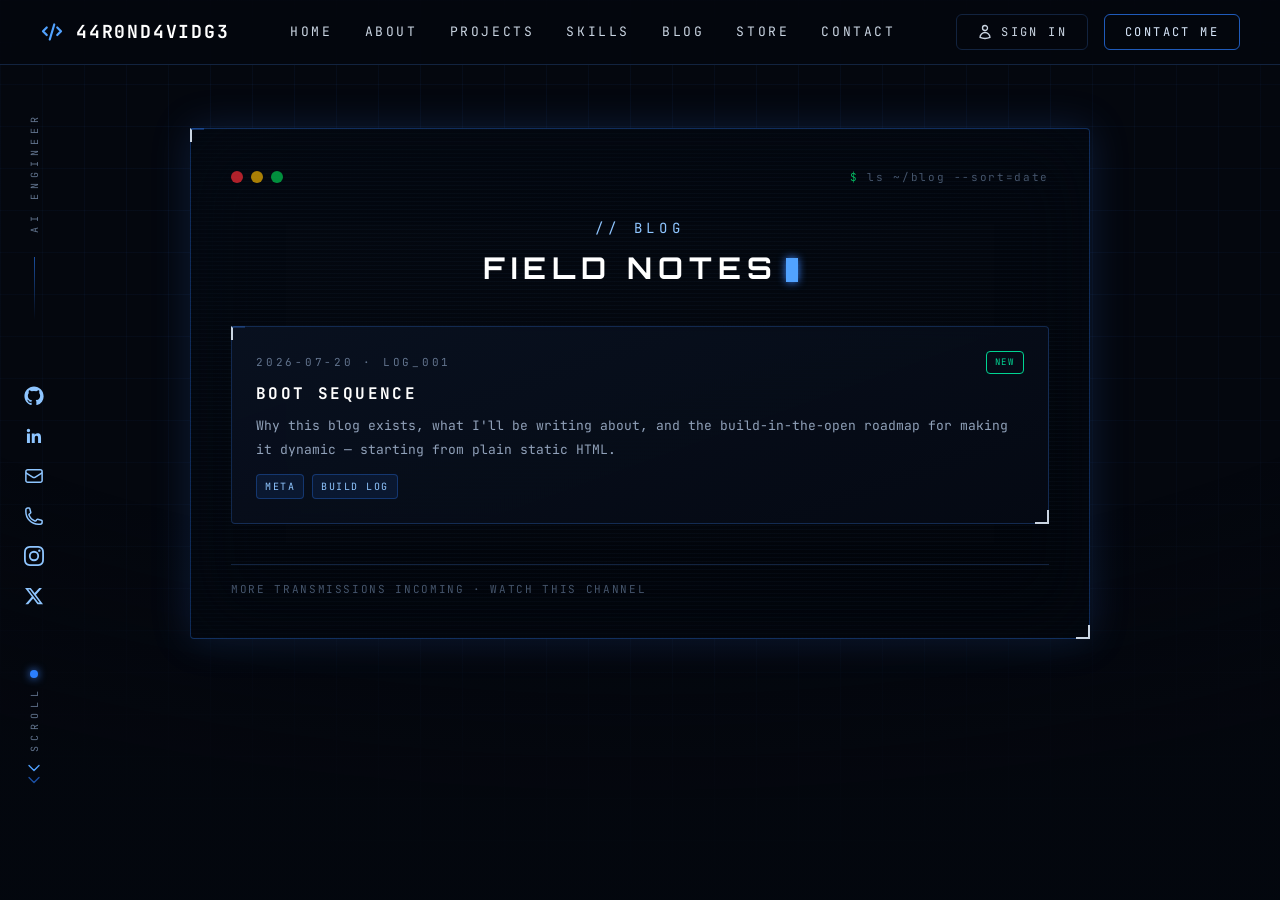
==== blog/index.html @ 5cbb2265 "fixed audio + Phase 1 blog fixed audio + Phase 1 blog" ====
<!DOCTYPE html>
<html lang="en">
<head>
<meta charset="UTF-8" />
<meta name="viewport" content="width=device-width, initial-scale=1.0" />
<title>Blog — Aaron Davidge</title>
<meta name="description" content="Field notes from Aaron Davidge on agentic AI development, security research, and building in the open." />
<meta name="theme-color" content="#04070e" />
<link rel="canonical" href="https://aarondavidge.com/blog/" />
<link rel="icon" href="../favicon.svg" type="image/svg+xml" />
<link rel="icon" href="../favicon-32.png" sizes="32x32" type="image/png" />
<link rel="icon" href="../favicon-16.png" sizes="16x16" type="image/png" />
<link rel="apple-touch-icon" href="../apple-touch-icon.png" />
<meta name="author" content="Aaron Davidge" />
<meta name="robots" content="index,follow" />
<meta property="og:type" content="website" />
<meta property="og:site_name" content="Aaron Davidge" />
<meta property="og:url" content="https://aarondavidge.com/blog/" />
<meta property="og:title" content="Blog — Aaron Davidge" />
<meta property="og:description" content="Field notes from Aaron Davidge on agentic AI development, security research, and building in the open." />
<meta property="og:image" content="https://aarondavidge.com/card_image.jpg" />
<meta property="og:image:type" content="image/jpeg" />
<meta name="twitter:card" content="summary_large_image" />
<meta name="twitter:site" content="@44r0nd4vidg3" />
<link rel="stylesheet" href="../tailwind.css" />
<link rel="preconnect" href="https://fonts.googleapis.com" />
<link rel="preconnect" href="https://fonts.gstatic.com" crossorigin />
<link href="https://fonts.googleapis.com/css2?family=JetBrains+Mono:wght@400;500;700;800&family=Orbitron:wght@700;900&display=swap" rel="stylesheet" />
<style>
  html { scroll-behavior: smooth; }
  body { background: #04070e; font-family: "JetBrains Mono", monospace; overflow-x: hidden; }

  .bg-grid {
    background-image:
      linear-gradient(rgba(59,130,246,.05) 1px, transparent 1px),
      linear-gradient(90deg, rgba(59,130,246,.05) 1px, transparent 1px);
    background-size: 42px 42px;
    mask-image: radial-gradient(ellipse 90% 80% at 50% 20%, black 40%, transparent 100%);
  }
  .vignette { background: radial-gradient(ellipse 120% 90% at 50% 0%, transparent 70%, rgba(4,7,14,.55) 100%); }

  .glow-btn { animation: btn-pulse 3.2s ease-in-out infinite; }
  @keyframes btn-pulse {
    0%, 100% { box-shadow: 0 0 14px rgba(59,130,246,.4), inset 0 0 12px rgba(59,130,246,.14); }
    50% { box-shadow: 0 0 26px rgba(96,165,250,.7), inset 0 0 18px rgba(59,130,246,.24); }
  }
  .glow-btn:hover { animation: none; box-shadow: 0 0 32px rgba(96,165,250,.85), inset 0 0 20px rgba(59,130,246,.3); }
  .icon-neon { animation: icon-pulse 3.2s ease-in-out infinite; }
  @keyframes icon-pulse {
    0%, 100% { filter: drop-shadow(0 0 3px rgba(59,130,246,.8)) drop-shadow(0 0 8px rgba(59,130,246,.4)); }
    50% { filter: drop-shadow(0 0 5px rgba(96,165,250,1)) drop-shadow(0 0 14px rgba(59,130,246,.6)); }
  }
  .neon-strong { animation: neon-pulse-strong 3.2s ease-in-out infinite; }
  @keyframes neon-pulse-strong {
    0%, 100% { filter: drop-shadow(0 0 4px rgba(96,165,250,1)) drop-shadow(0 0 12px rgba(59,130,246,.95)) drop-shadow(0 0 28px rgba(59,130,246,.7)); }
    50% { filter: drop-shadow(0 0 7px rgba(147,197,253,1)) drop-shadow(0 0 20px rgba(96,165,250,1)) drop-shadow(0 0 44px rgba(59,130,246,.85)); }
  }

  .card-panel {
    background: linear-gradient(160deg, rgba(10,18,34,.85), rgba(5,10,20,.9));
    border: 1px solid rgba(59,130,246,.25);
    backdrop-filter: blur(6px);
  }
  .term-section {
    background:
      repeating-linear-gradient(0deg, rgba(96,165,250,.03) 0 1px, transparent 1px 4px),
      linear-gradient(165deg, rgba(4,9,18,.94), rgba(2,5,11,.96));
    backdrop-filter: blur(8px);
    box-shadow: 0 0 40px rgba(59,130,246,.18), inset 0 0 80px rgba(3,8,16,.85);
  }
  .corner { position: relative; }
  .corner::before, .corner::after { content:""; position:absolute; width:14px; height:14px; border-color: rgba(96,165,250,.8); }
  .corner::before { top:-1px; left:-1px; border-top:2px solid; border-left:2px solid; border-top-color:inherit; }
  .corner::after { bottom:-1px; right:-1px; border-bottom:2px solid; border-right:2px solid; }

  @keyframes blink { 0%,49%{opacity:1} 50%,100%{opacity:0} }
  .cursor-blink { animation: blink 1s steps(1) infinite; }


  .vertical-label { writing-mode: vertical-rl; transform: rotate(180deg); letter-spacing: .5em; }

  @keyframes bob { 0%,100%{transform:translateY(0)} 50%{transform:translateY(6px)} }
  .bob { animation: bob 1.6s ease-in-out infinite; }
  .bob2 { animation: bob 1.6s ease-in-out .25s infinite; }

  ::selection { background: rgba(59,130,246,.4); }

  @media (prefers-reduced-motion: reduce) {
    *, *::before, *::after {
      animation-duration: .01ms !important;
      animation-iteration-count: 1 !important;
      transition-duration: .01ms !important;
    }
  }
</style>
<!-- Google Analytics 4 -->
<script async src="https://www.googletagmanager.com/gtag/js?id=G-Y1MDZZWH85"></script>
<script>
window.dataLayer = window.dataLayer || [];
function gtag(){dataLayer.push(arguments);}
gtag('js', new Date());
gtag('config', 'G-Y1MDZZWH85');
</script>
<!-- Meta Pixel (inactive until ID is set) -->
<script>
const META_PIXEL_ID = ''; /* paste ~15-digit dataset ID here to activate */
if (META_PIXEL_ID) {
  !function(f,b,e,v,n,t,s){if(f.fbq)return;n=f.fbq=function(){n.callMethod?
  n.callMethod.apply(n,arguments):n.queue.push(arguments)};if(!f._fbq)f._fbq=n;
  n.push=n;n.loaded=!0;n.version='2.0';n.queue=[];t=b.createElement(e);t.async=!0;
  t.src=v;s=b.getElementsByTagName(e)[0];s.parentNode.insertBefore(t,s)}(window,
  document,'script','https://connect.facebook.net/en_US/fbevents.js');
  fbq('init', META_PIXEL_ID);
  fbq('track', 'PageView');
}
</script>
</head>
<body class="text-slate-300 antialiased">

<div class="fixed inset-0 bg-grid pointer-events-none"></div>
<div class="fixed inset-0 vignette pointer-events-none"></div>

<!-- ============ NAVBAR ============ -->
<header class="fixed top-0 inset-x-0 z-50 bg-[#04070e]/80 backdrop-blur-md border-b border-[#12233f]">
  <nav class="max-w-[1880px] mx-auto flex items-center justify-between px-6 lg:px-10 h-16">
    <a href="../index.html" class="flex items-center gap-3 text-white font-bold tracking-widest text-lg">
      <svg class="w-6 h-6 text-blue-400" fill="none" stroke="currentColor" stroke-width="2.2" viewBox="0 0 24 24"><path stroke-linecap="round" stroke-linejoin="round" d="M6.75 7.5 3 11.25l3.75 3.75m10.5-7.5L21 11.25l-3.75 3.75M14.25 4.5l-4.5 15"/></svg>
      44R0ND4VIDG3
    </a>
    <ul class="hidden md:flex items-center gap-8 text-[13px] tracking-[0.2em] text-slate-300">
      <li><a href="../index.html" class="hover:text-blue-400 transition-colors">HOME</a></li>
      <li><a href="../index.html#about" class="hover:text-blue-400 transition-colors">ABOUT</a></li>
      <li><a href="../index.html#projects" class="hover:text-blue-400 transition-colors">PROJECTS</a></li>
      <li><a href="../index.html#skills" class="hover:text-blue-400 transition-colors">SKILLS</a></li>
      <li><a href="./" class="hover:text-blue-400 transition-colors">BLOG</a></li>
      <li><a href="../store.html" class="hover:text-blue-400 transition-colors">STORE</a></li>
      <li><a href="../contact.html" class="hover:text-blue-400 transition-colors">CONTACT</a></li>
    </ul>
    <div class="flex items-center gap-4">
      <a href="../signin.html" id="signin-btn" class="hidden sm:flex items-center gap-2 border border-[#12233f] rounded-md px-5 py-2 text-[12px] tracking-[0.2em] text-slate-300 hover:text-white hover:border-blue-500/70 transition-all">
        <svg class="w-4 h-4" fill="none" stroke="currentColor" stroke-width="2" viewBox="0 0 24 24"><path stroke-linecap="round" stroke-linejoin="round" d="M15.75 6a3.75 3.75 0 1 1-7.5 0 3.75 3.75 0 0 1 7.5 0ZM4.501 20.118a7.5 7.5 0 0 1 14.998 0A17.933 17.933 0 0 1 12 21.75c-2.676 0-5.216-.584-7.499-1.632Z"/></svg>
        SIGN IN
      </a>
      <a href="../contact.html" class="glow-btn hidden sm:flex items-center gap-2 border border-blue-500/70 rounded-md px-5 py-2 text-[12px] tracking-[0.2em] text-blue-100 hover:text-white transition-all">CONTACT ME</a>
      <button id="menu-btn" type="button" aria-label="Toggle menu" class="md:hidden icon-neon text-blue-300 hover:text-white transition-colors cursor-pointer">
        <svg id="menu-icon-open" class="w-7 h-7" fill="none" stroke="currentColor" stroke-width="1.8" viewBox="0 0 24 24"><path stroke-linecap="round" stroke-linejoin="round" d="M3.75 6.75h16.5M3.75 12h16.5m-16.5 5.25h16.5"/></svg>
        <svg id="menu-icon-close" class="w-7 h-7 hidden" fill="none" stroke="currentColor" stroke-width="1.8" viewBox="0 0 24 24"><path stroke-linecap="round" stroke-linejoin="round" d="M6 18 18 6M6 6l12 12"/></svg>
      </button>
    </div>
  </nav>
  <!-- mobile menu -->
  <div id="mobile-menu" class="hidden md:hidden border-t border-[#12233f] bg-[#04070e]/95 backdrop-blur-md">
    <ul class="flex flex-col px-6 py-4 gap-4 text-[13px] tracking-[0.2em] text-slate-300">
      <li><a href="../index.html" class="block py-1 hover:text-blue-400 transition-colors">HOME</a></li>
      <li><a href="../index.html#about" class="block py-1 hover:text-blue-400 transition-colors">ABOUT</a></li>
      <li><a href="../index.html#projects" class="block py-1 hover:text-blue-400 transition-colors">PROJECTS</a></li>
      <li><a href="../index.html#skills" class="block py-1 hover:text-blue-400 transition-colors">SKILLS</a></li>
      <li><a href="./" class="block py-1 hover:text-blue-400 transition-colors">BLOG</a></li>
      <li><a href="../store.html" class="block py-1 hover:text-blue-400 transition-colors">STORE</a></li>
      <li><a href="../contact.html" class="block py-1 hover:text-blue-400 transition-colors">CONTACT</a></li>
      <li><a href="../signin.html" class="block py-1 hover:text-blue-400 transition-colors">SIGN IN</a></li>
    </ul>
  </div>
</header>

<!-- mobile social bar (vertical rail replacement) -->
<div class="lg:hidden fixed bottom-0 inset-x-0 z-40 bg-[#04070e]/85 backdrop-blur-md border-t border-[#12233f] flex items-center justify-around py-3">
  <a href="https://github.com/44r0nd4vidg3" target="_blank" rel="noopener" aria-label="GitHub" class="icon-neon text-blue-300 hover:text-white transition-colors">
    <svg class="w-5 h-5" fill="currentColor" viewBox="0 0 24 24"><path d="M12 .5C5.65.5.5 5.65.5 12c0 5.08 3.29 9.39 7.86 10.91.58.11.79-.25.79-.56 0-.27-.01-1.17-.02-2.12-3.2.7-3.88-1.36-3.88-1.36-.52-1.33-1.28-1.68-1.28-1.68-1.04-.71.08-.7.08-.7 1.15.08 1.76 1.19 1.76 1.19 1.03 1.76 2.69 1.25 3.34.96.1-.75.4-1.25.72-1.54-2.55-.29-5.24-1.28-5.24-5.7 0-1.26.45-2.29 1.19-3.09-.12-.29-.52-1.46.11-3.05 0 0 .97-.31 3.17 1.18a11 11 0 0 1 5.78 0c2.2-1.49 3.17-1.18 3.17-1.18.63 1.59.23 2.76.11 3.05.74.8 1.19 1.83 1.19 3.09 0 4.43-2.7 5.4-5.27 5.69.41.35.78 1.05.78 2.12 0 1.53-.01 2.76-.01 3.14 0 .31.21.68.8.56A10.52 10.52 0 0 0 23.5 12C23.5 5.65 18.35.5 12 .5Z"/></svg>
  </a>
  <a href="https://www.linkedin.com/in/aarondavidge/" target="_blank" rel="noopener" aria-label="LinkedIn" class="icon-neon text-blue-300 hover:text-white transition-colors">
    <svg class="w-5 h-5" fill="currentColor" viewBox="0 0 24 24"><path d="M20.45 20.45h-3.55v-5.57c0-1.33-.03-3.04-1.85-3.04-1.86 0-2.14 1.45-2.14 2.94v5.67H9.35V9h3.41v1.56h.05c.47-.9 1.63-1.85 3.36-1.85 3.6 0 4.27 2.37 4.27 5.46v6.28ZM5.34 7.43a2.06 2.06 0 1 1 0-4.12 2.06 2.06 0 0 1 0 4.12ZM7.12 20.45H3.55V9h3.57v11.45Z"/></svg>
  </a>
  <a href="mailto:aaron@aarondavidge.com" aria-label="Email" class="icon-neon text-blue-300 hover:text-white transition-colors">
    <svg class="w-5 h-5" fill="none" stroke="currentColor" stroke-width="1.8" viewBox="0 0 24 24"><path stroke-linecap="round" stroke-linejoin="round" d="M21.75 6.75v10.5a2.25 2.25 0 0 1-2.25 2.25h-15a2.25 2.25 0 0 1-2.25-2.25V6.75m19.5 0A2.25 2.25 0 0 0 19.5 4.5h-15a2.25 2.25 0 0 0-2.25 2.25m19.5 0v.24a2.25 2.25 0 0 1-1.07 1.92l-7.5 4.62a2.25 2.25 0 0 1-2.36 0L3.32 8.91a2.25 2.25 0 0 1-1.07-1.92v-.24"/></svg>
  </a>
  <a href="tel:+15044703770" aria-label="Phone" class="icon-neon text-blue-300 hover:text-white transition-colors">
    <svg class="w-5 h-5" fill="none" stroke="currentColor" stroke-width="1.8" viewBox="0 0 24 24"><path stroke-linecap="round" stroke-linejoin="round" d="M2.25 6.75c0 8.284 6.716 15 15 15h2.25a2.25 2.25 0 0 0 2.25-2.25v-1.372c0-.516-.351-.966-.852-1.091l-4.423-1.106c-.44-.11-.902.055-1.173.417l-.97 1.293c-.282.376-.769.542-1.21.38a12.035 12.035 0 0 1-7.143-7.143c-.162-.441.004-.928.38-1.21l1.293-.97c.363-.271.527-.734.417-1.173L6.963 3.102a1.125 1.125 0 0 0-1.091-.852H4.5A2.25 2.25 0 0 0 2.25 4.5v2.25Z"/></svg>
  </a>
  <a href="https://www.instagram.com/aarondavidge.ai" target="_blank" rel="noopener" aria-label="Instagram" class="icon-neon text-blue-300 hover:text-white transition-colors">
    <svg class="w-5 h-5" fill="currentColor" viewBox="0 0 24 24"><path d="M12 2.16c3.2 0 3.58.01 4.85.07 1.17.05 1.8.25 2.23.41.56.22.96.48 1.38.9.42.42.68.82.9 1.38.16.42.36 1.06.41 2.23.06 1.27.07 1.65.07 4.85s-.01 3.58-.07 4.85c-.05 1.17-.25 1.8-.41 2.23-.22.56-.48.96-.9 1.38-.42.42-.82.68-1.38.9-.42.16-1.06.36-2.23.41-1.27.06-1.65.07-4.85.07s-3.58-.01-4.85-.07c-1.17-.05-1.8-.25-2.23-.41a3.72 3.72 0 0 1-1.38-.9 3.72 3.72 0 0 1-.9-1.38c-.16-.42-.36-1.06-.41-2.23-.06-1.27-.07-1.65-.07-4.85s.01-3.58.07-4.85c.05-1.17.25-1.8.41-2.23.22-.56.48-.96.9-1.38.42-.42.82-.68 1.38-.9.42-.16 1.06-.36 2.23-.41 1.27-.06 1.65-.07 4.85-.07M12 0C8.74 0 8.33.01 7.05.07 5.78.13 4.9.33 4.14.63a5.88 5.88 0 0 0-2.13 1.38A5.88 5.88 0 0 0 .63 4.14C.33 4.9.13 5.78.07 7.05.01 8.33 0 8.74 0 12s.01 3.67.07 4.95c.06 1.27.26 2.15.56 2.91.31.8.72 1.48 1.38 2.13a5.88 5.88 0 0 0 2.13 1.38c.76.3 1.64.5 2.91.56C8.33 23.99 8.74 24 12 24s3.67-.01 4.95-.07c1.27-.06 2.15-.26 2.91-.56a5.88 5.88 0 0 0 2.13-1.38 5.88 5.88 0 0 0 1.38-2.13c.3-.76.5-1.64.56-2.91.06-1.28.07-1.69.07-4.95s-.01-3.67-.07-4.95c-.06-1.27-.26-2.15-.56-2.91a5.88 5.88 0 0 0-1.38-2.13A5.88 5.88 0 0 0 19.86.63c-.76-.3-1.64-.5-2.91-.56C15.67.01 15.26 0 12 0Zm0 5.84A6.16 6.16 0 1 0 18.16 12 6.16 6.16 0 0 0 12 5.84Zm0 10.16A4 4 0 1 1 16 12a4 4 0 0 1-4 4Zm7.85-10.4a1.44 1.44 0 1 1-1.44-1.44 1.44 1.44 0 0 1 1.44 1.44Z"/></svg>
  </a>
  <a href="https://x.com/44r0nd4vidg3" target="_blank" rel="noopener" aria-label="X" class="icon-neon text-blue-300 hover:text-white transition-colors">
    <svg class="w-5 h-5" fill="currentColor" viewBox="0 0 24 24"><path d="M18.244 2.25h3.308l-7.227 8.26 8.502 11.24H16.17l-5.214-6.817L4.99 21.75H1.68l7.73-8.835L1.254 2.25H8.08l4.713 6.231 5.45-6.231Zm-1.161 17.52h1.833L7.084 4.126H5.117l11.966 15.644Z"/></svg>
  </a>
</div>

<!-- ============ LEFT RAIL ============ -->
<aside class="hidden lg:flex fixed left-6 top-0 bottom-0 z-40 flex-col items-center justify-between py-28 pointer-events-none">
  <div class="flex flex-col items-center gap-6">
    <span class="vertical-label text-[10px] text-slate-500 tracking-[0.5em]">AI ENGINEER</span>
    <span class="w-px h-16 bg-gradient-to-b from-blue-500/60 to-transparent"></span>
  </div>
  <div class="flex flex-col items-center gap-5 pointer-events-auto">
    <a href="https://github.com/44r0nd4vidg3" target="_blank" rel="noopener" aria-label="GitHub" class="icon-neon text-blue-300 hover:text-white transition-colors">
      <svg class="w-5 h-5" fill="currentColor" viewBox="0 0 24 24"><path d="M12 .5C5.65.5.5 5.65.5 12c0 5.08 3.29 9.39 7.86 10.91.58.11.79-.25.79-.56 0-.27-.01-1.17-.02-2.12-3.2.7-3.88-1.36-3.88-1.36-.52-1.33-1.28-1.68-1.28-1.68-1.04-.71.08-.7.08-.7 1.15.08 1.76 1.19 1.76 1.19 1.03 1.76 2.69 1.25 3.34.96.1-.75.4-1.25.72-1.54-2.55-.29-5.24-1.28-5.24-5.7 0-1.26.45-2.29 1.19-3.09-.12-.29-.52-1.46.11-3.05 0 0 .97-.31 3.17 1.18a11 11 0 0 1 5.78 0c2.2-1.49 3.17-1.18 3.17-1.18.63 1.59.23 2.76.11 3.05.74.8 1.19 1.83 1.19 3.09 0 4.43-2.7 5.4-5.27 5.69.41.35.78 1.05.78 2.12 0 1.53-.01 2.76-.01 3.14 0 .31.21.68.8.56A10.52 10.52 0 0 0 23.5 12C23.5 5.65 18.35.5 12 .5Z"/></svg>
    </a>
    <a href="https://www.linkedin.com/in/aarondavidge/" target="_blank" rel="noopener" aria-label="LinkedIn" class="icon-neon text-blue-300 hover:text-white transition-colors">
      <svg class="w-5 h-5" fill="currentColor" viewBox="0 0 24 24"><path d="M20.45 20.45h-3.55v-5.57c0-1.33-.03-3.04-1.85-3.04-1.86 0-2.14 1.45-2.14 2.94v5.67H9.35V9h3.41v1.56h.05c.47-.9 1.63-1.85 3.36-1.85 3.6 0 4.27 2.37 4.27 5.46v6.28ZM5.34 7.43a2.06 2.06 0 1 1 0-4.12 2.06 2.06 0 0 1 0 4.12ZM7.12 20.45H3.55V9h3.57v11.45Z"/></svg>
    </a>
    <a href="mailto:aaron@aarondavidge.com" aria-label="Email" class="icon-neon text-blue-300 hover:text-white transition-colors">
      <svg class="w-5 h-5" fill="none" stroke="currentColor" stroke-width="1.8" viewBox="0 0 24 24"><path stroke-linecap="round" stroke-linejoin="round" d="M21.75 6.75v10.5a2.25 2.25 0 0 1-2.25 2.25h-15a2.25 2.25 0 0 1-2.25-2.25V6.75m19.5 0A2.25 2.25 0 0 0 19.5 4.5h-15a2.25 2.25 0 0 0-2.25 2.25m19.5 0v.24a2.25 2.25 0 0 1-1.07 1.92l-7.5 4.62a2.25 2.25 0 0 1-2.36 0L3.32 8.91a2.25 2.25 0 0 1-1.07-1.92v-.24"/></svg>
    </a>
    <a href="tel:+15044703770" aria-label="Phone" class="icon-neon text-blue-300 hover:text-white transition-colors">
      <svg class="w-5 h-5" fill="none" stroke="currentColor" stroke-width="1.8" viewBox="0 0 24 24"><path stroke-linecap="round" stroke-linejoin="round" d="M2.25 6.75c0 8.284 6.716 15 15 15h2.25a2.25 2.25 0 0 0 2.25-2.25v-1.372c0-.516-.351-.966-.852-1.091l-4.423-1.106c-.44-.11-.902.055-1.173.417l-.97 1.293c-.282.376-.769.542-1.21.38a12.035 12.035 0 0 1-7.143-7.143c-.162-.441.004-.928.38-1.21l1.293-.97c.363-.271.527-.734.417-1.173L6.963 3.102a1.125 1.125 0 0 0-1.091-.852H4.5A2.25 2.25 0 0 0 2.25 4.5v2.25Z"/></svg>
    </a>
    <a href="https://www.instagram.com/aarondavidge.ai" target="_blank" rel="noopener" aria-label="Instagram" class="icon-neon text-blue-300 hover:text-white transition-colors">
      <svg class="w-5 h-5" fill="currentColor" viewBox="0 0 24 24"><path d="M12 2.16c3.2 0 3.58.01 4.85.07 1.17.05 1.8.25 2.23.41.56.22.96.48 1.38.9.42.42.68.82.9 1.38.16.42.36 1.06.41 2.23.06 1.27.07 1.65.07 4.85s-.01 3.58-.07 4.85c-.05 1.17-.25 1.8-.41 2.23-.22.56-.48.96-.9 1.38-.42.42-.82.68-1.38.9-.42.16-1.06.36-2.23.41-1.27.06-1.65.07-4.85.07s-3.58-.01-4.85-.07c-1.17-.05-1.8-.25-2.23-.41a3.72 3.72 0 0 1-1.38-.9 3.72 3.72 0 0 1-.9-1.38c-.16-.42-.36-1.06-.41-2.23-.06-1.27-.07-1.65-.07-4.85s.01-3.58.07-4.85c.05-1.17.25-1.8.41-2.23.22-.56.48-.96.9-1.38.42-.42.82-.68 1.38-.9.42-.16 1.06-.36 2.23-.41 1.27-.06 1.65-.07 4.85-.07M12 0C8.74 0 8.33.01 7.05.07 5.78.13 4.9.33 4.14.63a5.88 5.88 0 0 0-2.13 1.38A5.88 5.88 0 0 0 .63 4.14C.33 4.9.13 5.78.07 7.05.01 8.33 0 8.74 0 12s.01 3.67.07 4.95c.06 1.27.26 2.15.56 2.91.31.8.72 1.48 1.38 2.13a5.88 5.88 0 0 0 2.13 1.38c.76.3 1.64.5 2.91.56C8.33 23.99 8.74 24 12 24s3.67-.01 4.95-.07c1.27-.06 2.15-.26 2.91-.56a5.88 5.88 0 0 0 2.13-1.38 5.88 5.88 0 0 0 1.38-2.13c.3-.76.5-1.64.56-2.91.06-1.28.07-1.69.07-4.95s-.01-3.67-.07-4.95c-.06-1.27-.26-2.15-.56-2.91a5.88 5.88 0 0 0-1.38-2.13A5.88 5.88 0 0 0 19.86.63c-.76-.3-1.64-.5-2.91-.56C15.67.01 15.26 0 12 0Zm0 5.84A6.16 6.16 0 1 0 18.16 12 6.16 6.16 0 0 0 12 5.84Zm0 10.16A4 4 0 1 1 16 12a4 4 0 0 1-4 4Zm7.85-10.4a1.44 1.44 0 1 1-1.44-1.44 1.44 1.44 0 0 1 1.44 1.44Z"/></svg>
    </a>
    <a href="https://x.com/44r0nd4vidg3" target="_blank" rel="noopener" aria-label="X" class="icon-neon text-blue-300 hover:text-white transition-colors">
      <svg class="w-5 h-5" fill="currentColor" viewBox="0 0 24 24"><path d="M18.244 2.25h3.308l-7.227 8.26 8.502 11.24H16.17l-5.214-6.817L4.99 21.75H1.68l7.73-8.835L1.254 2.25H8.08l4.713 6.231 5.45-6.231Zm-1.161 17.52h1.833L7.084 4.126H5.117l11.966 15.644Z"/></svg>
    </a>
  </div>
  <div class="flex flex-col items-center gap-2">
    <span class="w-2 h-2 rounded-full bg-blue-500 shadow-[0_0_8px_#3b82f6]"></span>
    <span class="vertical-label text-[10px] text-slate-500">SCROLL</span>
    <svg class="w-4 h-4 text-blue-400 bob" fill="none" stroke="currentColor" stroke-width="2" viewBox="0 0 24 24"><path stroke-linecap="round" stroke-linejoin="round" d="m19.5 8.25-7.5 7.5-7.5-7.5"/></svg>
    <svg class="w-4 h-4 text-blue-500/60 bob2 -mt-3" fill="none" stroke="currentColor" stroke-width="2" viewBox="0 0 24 24"><path stroke-linecap="round" stroke-linejoin="round" d="m19.5 8.25-7.5 7.5-7.5-7.5"/></svg>
  </div>
</aside>

<!-- ============ BLOG ============ -->
<main class="relative z-10 max-w-[1880px] mx-auto px-6 md:px-10 lg:px-20 pt-32 pb-24">
  <div class="term-section corner border border-blue-500/30 rounded-sm p-6 lg:p-10 max-w-[900px] mx-auto w-full">
    <div class="flex items-center justify-between mb-8">
      <div class="flex gap-2">
        <span class="w-3 h-3 rounded-full bg-red-500/70"></span>
        <span class="w-3 h-3 rounded-full bg-yellow-500/70"></span>
        <span class="w-3 h-3 rounded-full bg-green-500/70"></span>
      </div>
      <p class="text-[11px] tracking-[0.15em] text-slate-600 font-mono"><span class="text-green-400/80">$</span> ls ~/blog --sort=date</p>
    </div>

    <p class="neon-strong text-center text-blue-300 text-sm tracking-[0.35em] mb-3">// BLOG</p>
    <h1 class="text-center font-display text-white text-2xl lg:text-3xl tracking-[0.2em] font-bold mb-10">FIELD NOTES<span class="cursor-blink inline-block w-3 h-6 bg-blue-400 shadow-[0_0_8px_#3b82f6] ml-2 align-middle"></span></h1>

    <div class="space-y-6">

      <a href="boot-sequence/" class="card-panel corner rounded-sm p-6 block group transition-all hover:border-blue-500/60">
        <div class="flex items-center justify-between mb-2">
          <p class="text-[11px] tracking-[0.25em] text-slate-500">2026-07-20 · LOG_001</p>
          <span class="text-[9px] tracking-[0.2em] text-emerald-400 border border-emerald-500/40 rounded px-2 py-1">NEW</span>
        </div>
        <h2 class="text-white text-[16px] tracking-[0.15em] font-bold mb-2 group-hover:text-blue-300 transition-colors">BOOT SEQUENCE</h2>
        <p class="text-[13px] leading-6 text-slate-400 mb-3">Why this blog exists, what I'll be writing about, and the build-in-the-open roadmap for making it dynamic — starting from plain static HTML.</p>
        <div class="flex flex-wrap gap-2">
          <span class="text-[10px] tracking-[0.15em] text-blue-300 bg-blue-500/10 border border-blue-500/30 rounded px-2 py-1">META</span>
          <span class="text-[10px] tracking-[0.15em] text-blue-300 bg-blue-500/10 border border-blue-500/30 rounded px-2 py-1">BUILD LOG</span>
        </div>
      </a>

    </div>

    <p class="text-[11px] tracking-[0.15em] text-slate-600 mt-10 pt-4 border-t border-[#12233f]">MORE TRANSMISSIONS INCOMING · WATCH THIS CHANNEL</p>
  </div>
</main>

<script>
/* ---------- mobile menu toggle ---------- */
const menuBtn = document.getElementById('menu-btn');
const mobileMenu = document.getElementById('mobile-menu');
const menuOpen = document.getElementById('menu-icon-open');
const menuClose = document.getElementById('menu-icon-close');
menuBtn.addEventListener('click', () => {
  mobileMenu.classList.toggle('hidden');
  menuOpen.classList.toggle('hidden');
  menuClose.classList.toggle('hidden');
});
mobileMenu.querySelectorAll('a').forEach(a => a.addEventListener('click', () => {
  mobileMenu.classList.add('hidden');
  menuOpen.classList.remove('hidden');
  menuClose.classList.add('hidden');
}));
</script>
</body>
</html>
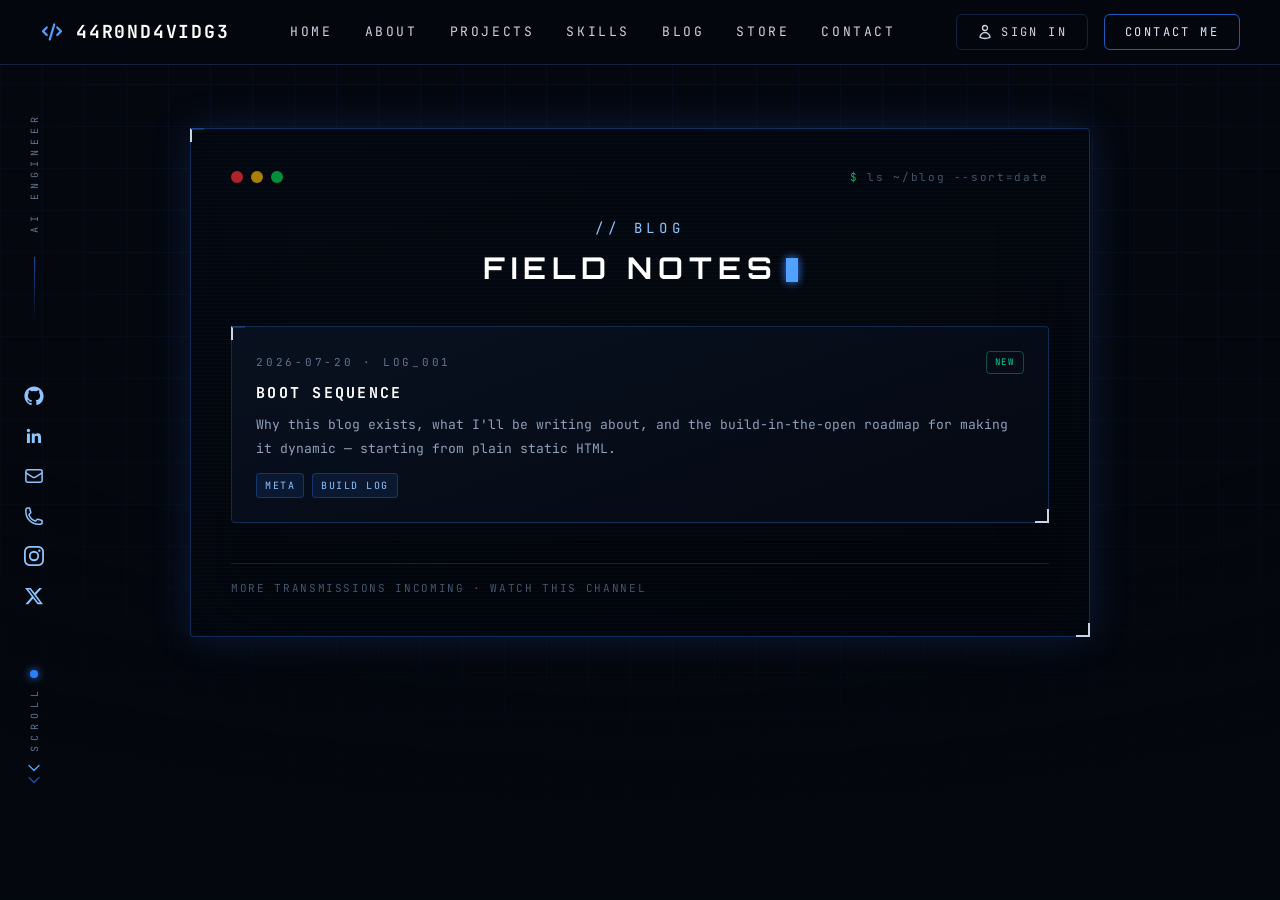
==== commit 9d5e0197: "fixed compiled css the new css reflects structual change on the html and javascript" ====
--- a/blog/index.html
+++ b/blog/index.html
@@ -92,6 +92,11 @@
       transition-duration: .01ms !important;
     }
   }
+
+  /* blog listing shims (classes not in compiled tailwind build) */
+  .post-list > * + * { margin-top: 1.5rem; }
+  .post-card:hover { border-color: rgba(59,130,246,.6); }
+  .post-card:hover .post-title { color: #93c5fd; }
 </style>
 <!-- Google Analytics 4 -->
 <script async src="https://www.googletagmanager.com/gtag/js?id=G-Y1MDZZWH85"></script>
@@ -103,7 +108,7 @@
 </script>
 <!-- Meta Pixel (inactive until ID is set) -->
 <script>
-const META_PIXEL_ID = ''; /* paste ~15-digit dataset ID here to activate */
+const META_PIXEL_ID = '2108918419982043';
 if (META_PIXEL_ID) {
   !function(f,b,e,v,n,t,s){if(f.fbq)return;n=f.fbq=function(){n.callMethod?
   n.callMethod.apply(n,arguments):n.queue.push(arguments)};if(!f._fbq)f._fbq=n;
@@ -114,6 +119,7 @@
   fbq('track', 'PageView');
 }
 </script>
+<noscript><img height="1" width="1" style="display:none" src="https://www.facebook.com/tr?id=2108918419982043&ev=PageView&noscript=1" /></noscript>
 </head>
 <body class="text-slate-300 antialiased">
 
@@ -234,14 +240,14 @@
     <p class="neon-strong text-center text-blue-300 text-sm tracking-[0.35em] mb-3">// BLOG</p>
     <h1 class="text-center font-display text-white text-2xl lg:text-3xl tracking-[0.2em] font-bold mb-10">FIELD NOTES<span class="cursor-blink inline-block w-3 h-6 bg-blue-400 shadow-[0_0_8px_#3b82f6] ml-2 align-middle"></span></h1>
 
-    <div class="space-y-6">
-
-      <a href="boot-sequence/" class="card-panel corner rounded-sm p-6 block group transition-all hover:border-blue-500/60">
+    <div class="post-list">
+
+      <a href="boot-sequence/" class="post-card card-panel corner rounded-sm p-6 block transition-all">
         <div class="flex items-center justify-between mb-2">
           <p class="text-[11px] tracking-[0.25em] text-slate-500">2026-07-20 · LOG_001</p>
-          <span class="text-[9px] tracking-[0.2em] text-emerald-400 border border-emerald-500/40 rounded px-2 py-1">NEW</span>
+          <span class="text-[9px] tracking-[0.2em] text-emerald-400 border rounded px-2 py-1" style="border-color:rgba(16,185,129,.4)">NEW</span>
         </div>
-        <h2 class="text-white text-[16px] tracking-[0.15em] font-bold mb-2 group-hover:text-blue-300 transition-colors">BOOT SEQUENCE</h2>
+        <h2 class="post-title text-white text-[15px] tracking-[0.15em] font-bold mb-2 transition-colors">BOOT SEQUENCE</h2>
         <p class="text-[13px] leading-6 text-slate-400 mb-3">Why this blog exists, what I'll be writing about, and the build-in-the-open roadmap for making it dynamic — starting from plain static HTML.</p>
         <div class="flex flex-wrap gap-2">
           <span class="text-[10px] tracking-[0.15em] text-blue-300 bg-blue-500/10 border border-blue-500/30 rounded px-2 py-1">META</span>
